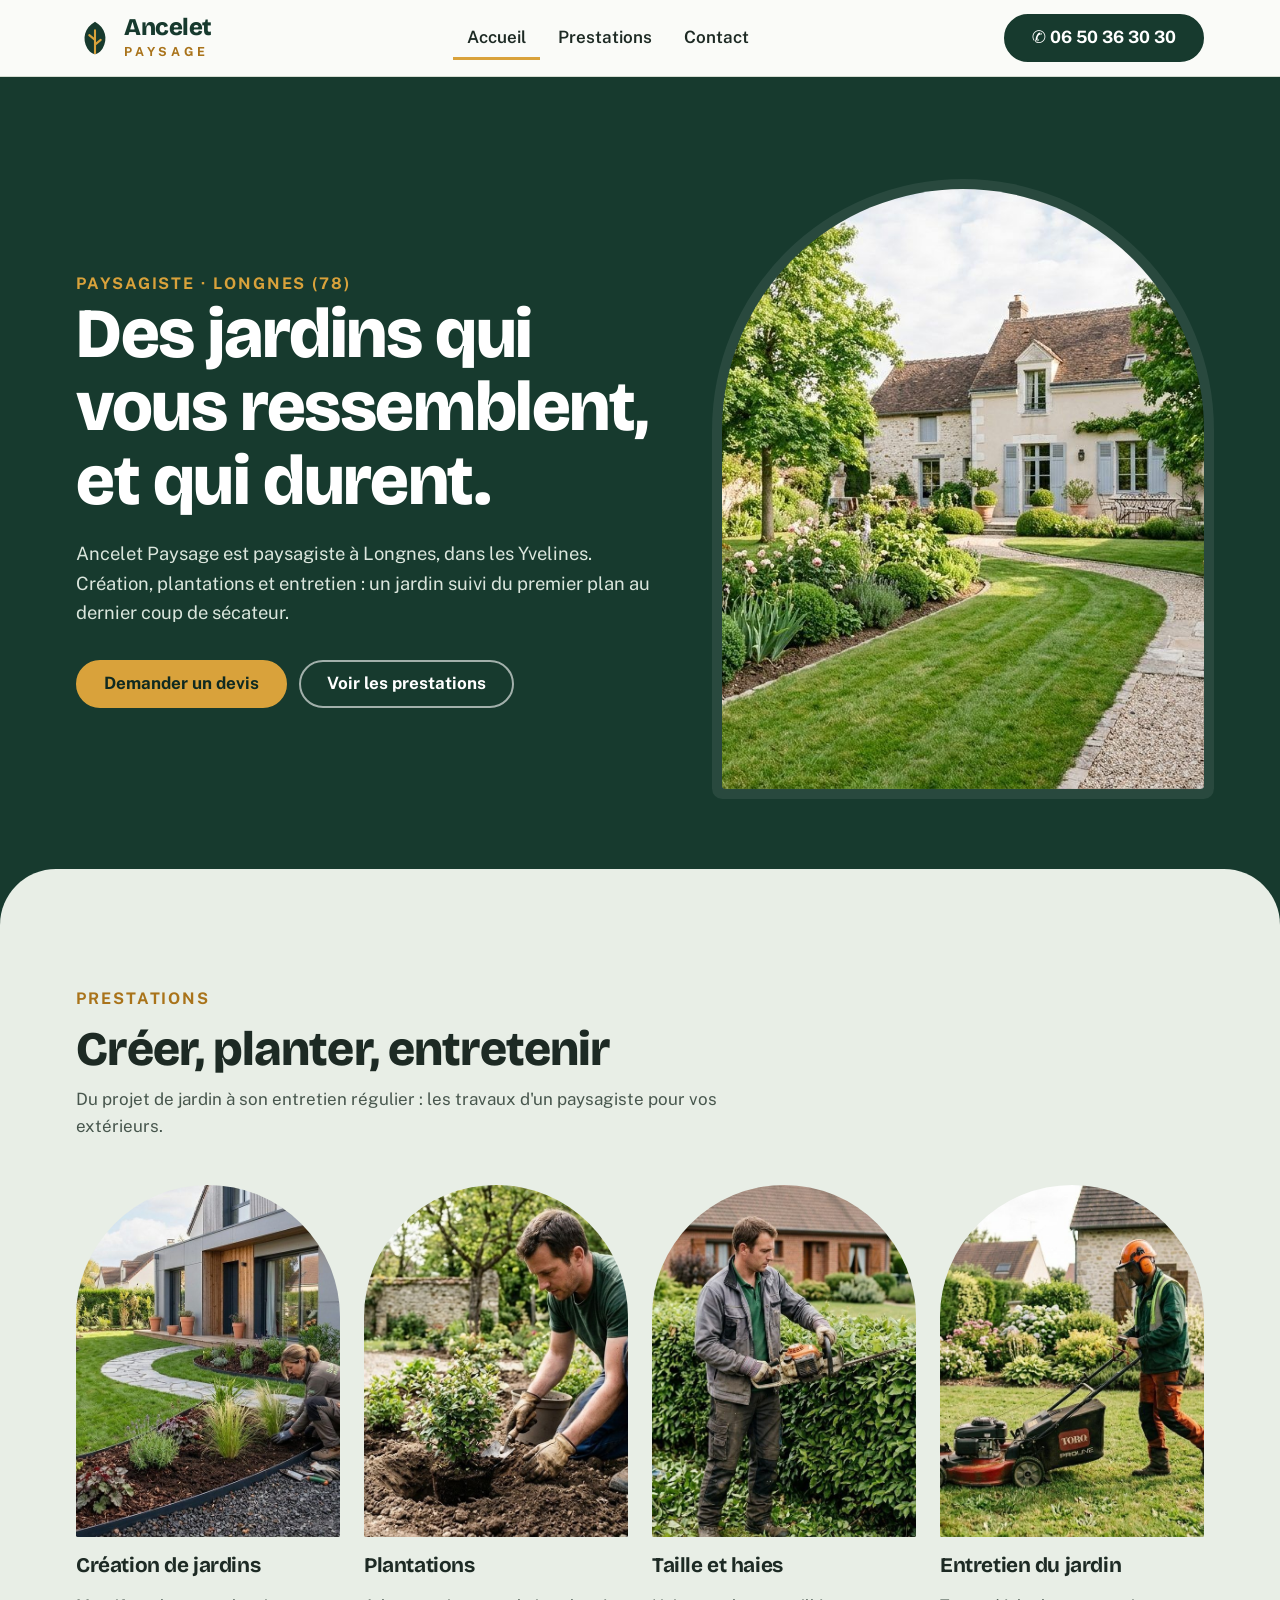
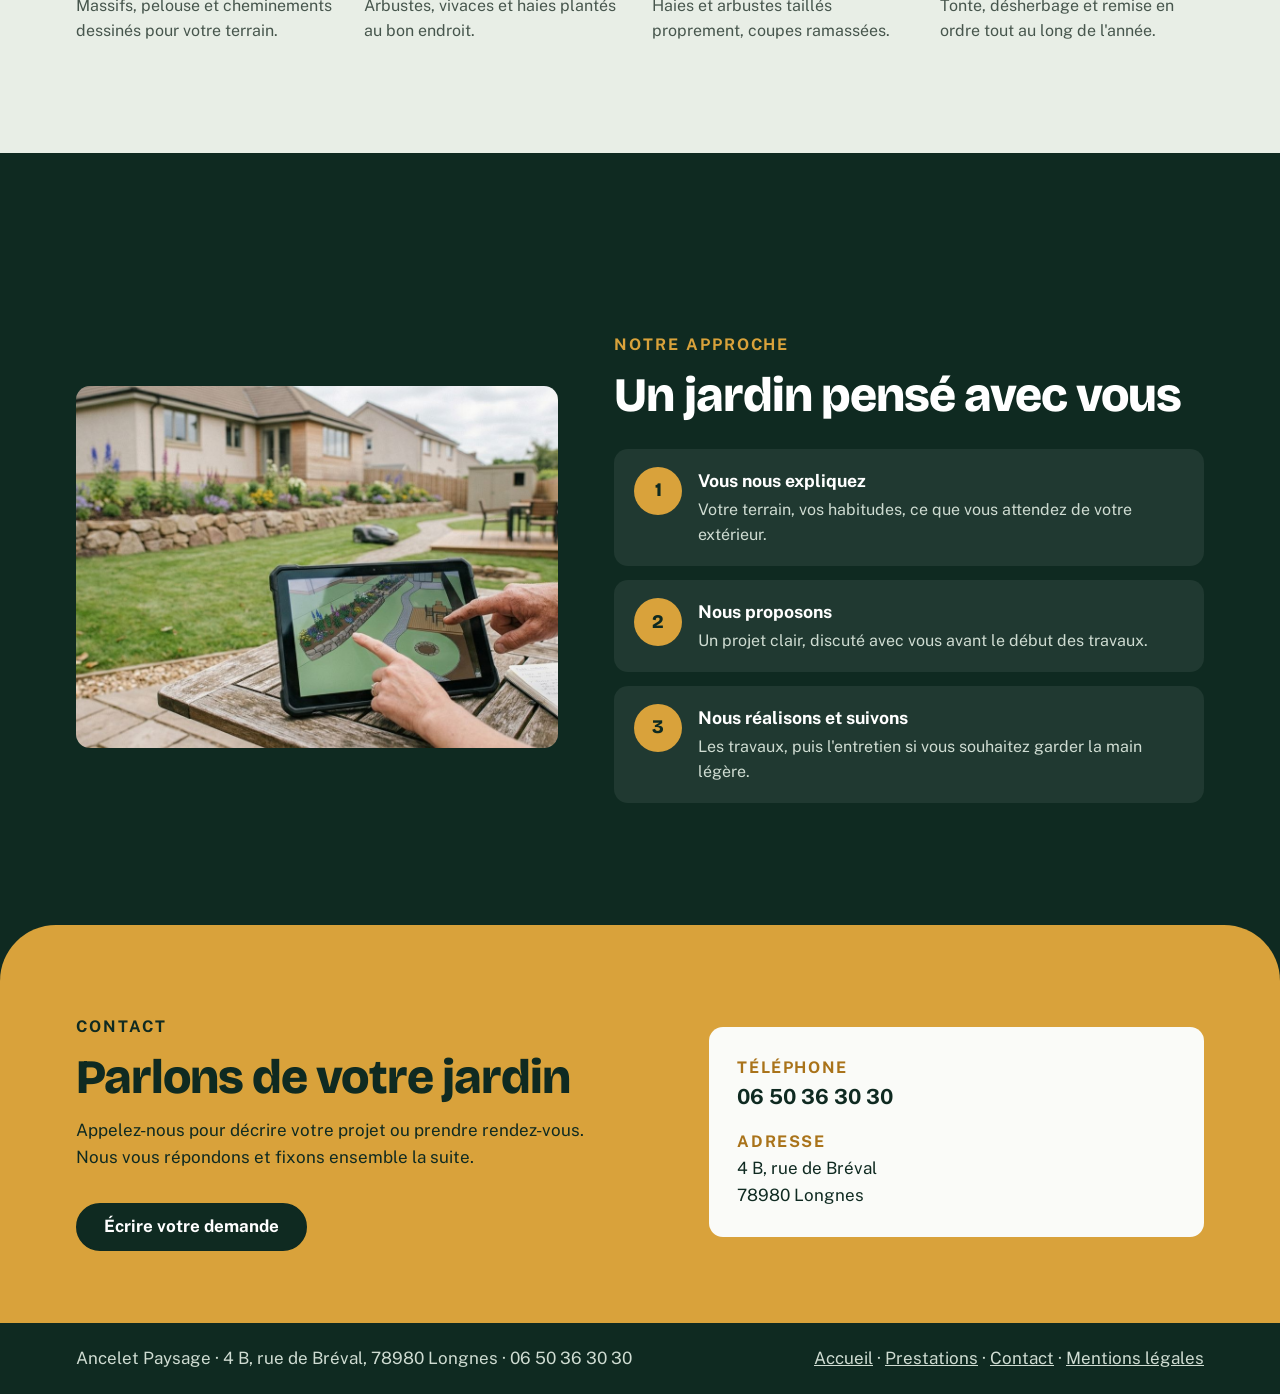
==== index.html @ 377be5ec "Site complet : accueil, prestations, contact, mentions légales Co-Authored-By: Claude Sonnet 5.5 <no" ====
<!doctype html>
<html lang="fr">
<head>
<meta charset="utf-8">
<meta name="viewport" content="width=device-width, initial-scale=1">
<title>Ancelet Paysage | Paysagiste à Longnes (78)</title>
<meta name="description" content="Ancelet Paysage, paysagiste à Longnes dans les Yvelines : création de jardins, plantations, taille de haies et entretien.">
<meta name="robots" content="noindex, nofollow">
<link rel="icon" href="images/favicon.png">
<link rel="stylesheet" href="https://fonts.googleapis.com/css2?family=Bricolage+Grotesque:opsz,wght@12..96,500;12..96,700;12..96,800&family=Public+Sans:wght@400;600;700&display=swap">
<link rel="stylesheet" href="style.css">
</head>
<body>
<header>
  <div class="w bar">
    <a class="logo" href="https://webaunet.github.io/ancelet-paysage/" aria-label="Ancelet Paysage, retour à l'accueil"><svg viewBox="0 0 40 40" aria-hidden="true"><path d="M20 3C9 9 6 21 12 31c3 5 8 6 8 6s5-1 8-6c6-10 3-22-8-28z" fill="#173a2e"/><path d="M20 12v24M20 22l-6-5M20 27l6-5" stroke="#d9a23b" stroke-width="2.2" fill="none" stroke-linecap="round"/></svg><span><b>Ancelet</b><small>PAYSAGE</small></span></a>
    <nav id="menu" aria-label="Navigation principale"><ul><li><a href="index.html" aria-current="page">Accueil</a></li><li><a href="prestations.html">Prestations</a></li><li><a href="contact.html">Contact</a></li></ul></nav>
    <a class="btn tel" href="tel:+33650363030" aria-label="Appeler le 06 50 36 30 30">&#9990;<span class="num">&nbsp;06 50 36 30 30</span></a>
    <button class="burger" id="burger" aria-label="Ouvrir le menu" aria-expanded="false" aria-controls="menu"><span></span></button>
  </div>
</header>
<main>
  <section class="hero"><div class="w">
    <div><span class="eyebrow">Paysagiste · Longnes (78)</span><h1>Des jardins qui vous ressemblent, et qui durent.</h1>
      <p>Ancelet Paysage est paysagiste à Longnes, dans les Yvelines. Création, plantations et entretien : un jardin suivi du premier plan au dernier coup de sécateur.</p>
      <div class="cta"><a class="btn" href="contact.html">Demander un devis</a><a class="btn ghost" href="prestations.html">Voir les prestations</a></div></div>
    <div class="arche"><img src="images/entretien.jpg" width="1408" height="768" alt="Jardin soigné avec pelouse tondue, massifs fleuris et allée gravillonnée devant une maison en pierre"></div>
  </div></section>
  <div class="arrondi" aria-hidden="true"></div>
  <section class="band menthe" style="padding-top:40px"><div class="w">
    <div class="head"><span class="eyebrow">Prestations</span><h2>Créer, planter, entretenir</h2><p>Du projet de jardin à son entretien régulier : les travaux d'un paysagiste pour vos extérieurs.</p></div>
    <div class="grid">
      <article class="carte"><div class="arche"><img loading="lazy" src="images/espace-vert.jpg" width="1408" height="768" alt="Création d'un massif et d'une pelouse aux courbes douces devant une maison moderne"></div><h3>Création de jardins</h3><p>Massifs, pelouse et cheminements dessinés pour votre terrain.</p></article>
      <article class="carte"><div class="arche"><img loading="lazy" src="images/plantation.jpg" width="1400" height="764" alt="Jardinier qui plante des vivaces dans un massif"></div><h3>Plantations</h3><p>Arbustes, vivaces et haies plantés au bon endroit.</p></article>
      <article class="carte"><div class="arche"><img loading="lazy" src="images/taille-arbustes.jpg" width="1408" height="768" alt="Jardinier qui taille une haie au taille-haie devant une maison"></div><h3>Taille et haies</h3><p>Haies et arbustes taillés proprement, coupes ramassées.</p></article>
      <article class="carte"><div class="arche"><img loading="lazy" src="images/entretien-general.jpg" width="1376" height="768" alt="Jardinier qui tond une pelouse devant une maison en pierre"></div><h3>Entretien du jardin</h3><p>Tonte, désherbage et remise en ordre tout au long de l'année.</p></article>
    </div></div></section>
  <section class="band sapin" id="approche"><div class="w approche">
    <div class="photo"><img loading="lazy" src="images/conception.jpg" width="1408" height="768" alt="Plan de jardin affiché sur une tablette, discuté autour d'une table de jardin"></div>
    <div><span class="eyebrow">Notre approche</span><h2 style="margin-top:12px">Un jardin pensé avec vous</h2>
      <ol class="points">
        <li><span class="num">1</span><div><strong>Vous nous expliquez</strong><p>Votre terrain, vos habitudes, ce que vous attendez de votre extérieur.</p></div></li>
        <li><span class="num">2</span><div><strong>Nous proposons</strong><p>Un projet clair, discuté avec vous avant le début des travaux.</p></div></li>
        <li><span class="num">3</span><div><strong>Nous réalisons et suivons</strong><p>Les travaux, puis l'entretien si vous souhaitez garder la main légère.</p></div></li>
      </ol></div></div></section>
  <section class="contact"><div class="w box">
    <div><span class="eyebrow">Contact</span><h2 style="margin-top:12px">Parlons de votre jardin</h2><p>Appelez-nous pour décrire votre projet ou prendre rendez-vous. Nous vous répondons et fixons ensemble la suite.</p>
      <div class="cta"><a class="btn" href="contact.html">Écrire votre demande</a></div></div>
    <address class="coord">
        <div><small>Téléphone</small><a href="tel:+33650363030">06 50 36 30 30</a></div>
        <div><small>Adresse</small>4 B, rue de Bréval<br>78980 Longnes</div>
      </address></div></section>
</main>
<footer>
  <div class="w">
    <span>Ancelet Paysage · 4 B, rue de Bréval, 78980 Longnes · 06 50 36 30 30</span>
    <span><a href="index.html">Accueil</a> · <a href="prestations.html">Prestations</a> · <a href="contact.html">Contact</a> · <a href="mentions-legales.html">Mentions légales</a></span>
  </div>
</footer>
<script src="script.js"></script>
</body>
</html>
---- style.css ----
/* Concept : fenêtres en arche (portail de jardin) sur fond sapin, accent ocre, sections franches alternées */
:root{
  --sapin:#173a2e; --sapin-2:#0f2a21; --ocre:#d9a23b; --ocre-fonce:#a9731a; --menthe:#e8eee6; --craie:#fafbf8; --texte:#1d2a24; --doux:#47564d;
  --f-titre:'Bricolage Grotesque','Arial Narrow',system-ui,sans-serif; --f-texte:'Public Sans',system-ui,-apple-system,'Segoe UI',sans-serif;
  color-scheme:light;
}
*{box-sizing:border-box}
html{scroll-behavior:smooth;scroll-padding-top:84px}
body{margin:0;background:var(--craie);color:var(--texte);font-family:var(--f-texte);font-size:17px;line-height:1.6}
img{display:block;max-width:100%;height:auto}
a{color:inherit}
.w{width:100%;max-width:1160px;margin:0 auto;padding-left:max(16px,env(safe-area-inset-left,0px));padding-right:max(16px,env(safe-area-inset-right,0px))}
h1,h2,h3{font-family:var(--f-titre);font-weight:800;line-height:1.05;margin:0;text-wrap:balance;letter-spacing:-.02em}
h1{font-size:clamp(2.4rem,6vw,4.4rem)} h2{font-size:clamp(1.9rem,4vw,3rem)} h3{font-size:1.3rem;font-weight:700}
.eyebrow{font-size:1rem;font-weight:700;letter-spacing:.12em;text-transform:uppercase;color:var(--ocre-fonce)}
.btn{display:inline-flex;align-items:center;justify-content:center;min-height:48px;padding:0 26px;border-radius:999px;font:inherit;font-weight:700;text-decoration:none;border:2px solid var(--ocre);background:var(--ocre);color:var(--sapin-2);cursor:pointer}
.btn:hover{background:#ecb956;border-color:#ecb956}
.btn:focus-visible,a:focus-visible,button:focus-visible{outline:3px solid #fff;outline-offset:3px;box-shadow:0 0 0 6px var(--sapin-2)}
.btn.ghost{background:transparent;color:#fff;border-color:rgba(255,255,255,.6)}
.btn.ghost:hover{background:#fff;color:var(--sapin-2);border-color:#fff}
/* header */
header{position:sticky;top:env(safe-area-inset-top,0px);z-index:20;background:var(--craie);border-bottom:1px solid #d5ddd2}
body::before{content:"";position:fixed;inset:0 0 auto;height:env(safe-area-inset-top,0px);background:var(--craie);z-index:30}
.bar{display:flex;align-items:center;justify-content:space-between;gap:16px;min-height:76px;position:relative}
.logo{display:flex;align-items:center;gap:10px;text-decoration:none;color:var(--sapin)}
.logo svg{width:38px;height:38px;flex:none}
.logo b{display:block;font-family:var(--f-titre);font-weight:800;font-size:1.5rem;line-height:1;letter-spacing:-.02em}
.logo small{display:block;font-size:.78rem;font-weight:700;letter-spacing:.32em;color:var(--ocre-fonce);margin-top:3px}
nav ul{display:flex;gap:4px;list-style:none;margin:0;padding:0}
nav a{display:flex;align-items:center;min-height:44px;padding:0 14px;text-decoration:none;font-weight:600}
nav a:hover{color:var(--ocre-fonce)} nav a[aria-current="page"]{box-shadow:inset 0 -3px 0 var(--ocre)}
.btn.tel{background:var(--sapin);border-color:var(--sapin);color:#fff;white-space:nowrap}
.btn.tel:hover{background:var(--sapin-2);border-color:var(--sapin-2)}
.burger{display:none;width:48px;height:48px;border:2px solid var(--sapin);background:var(--craie);border-radius:12px;cursor:pointer;padding:0}
.burger span,.burger span::before,.burger span::after{display:block;width:22px;height:3px;background:var(--sapin);margin:0 auto;position:relative;content:"";border-radius:2px}
.burger span::before{position:absolute;top:-7px;left:0}.burger span::after{position:absolute;top:7px;left:0}
@media(max-width:980px){
  .burger{display:block}
  nav{position:absolute;left:0;right:0;top:100%;background:var(--craie);border-bottom:1px solid #d5ddd2;display:none}
  nav.open{display:block}
  nav ul{flex-direction:column;padding:8px max(16px,env(safe-area-inset-left,0px)) 16px}
  nav a{min-height:48px}
}
@media(max-width:560px){.tel .num{display:none}.btn.tel{padding:0 16px}}
/* hero */
.hero{background:var(--sapin);color:#fff;padding-block:72px 96px;overflow:hidden}
.hero .w{display:grid;grid-template-columns:1.1fr .9fr;gap:56px;align-items:center;min-height:min(78vh,680px)}
.hero p{font-size:1.15rem;max-width:32em;margin:20px 0 0;color:#dbe6dd}
.hero .eyebrow{color:var(--ocre)}
.cta{display:flex;flex-wrap:wrap;gap:12px;margin-top:32px}
.arche{border-radius:999px 999px 14px 14px;overflow:hidden;aspect-ratio:4/5;max-height:600px;width:100%;box-shadow:0 0 0 10px rgba(255,255,255,.08)}
.arche img{width:100%;height:100%;object-fit:cover;object-position:58% 50%}
/* courbes */
.arrondi{height:56px;background:var(--menthe);border-radius:56px 56px 0 0;margin-top:-56px;position:relative}
/* sections */
.band{padding-block:88px;display:flex;align-items:center;min-height:min(92vh,860px)}
.band>.w{width:100%}
.menthe{background:var(--menthe)}
.head{display:grid;gap:12px;max-width:40em;margin-bottom:44px}
.head p{margin:0;color:var(--doux)}
.grid{display:grid;grid-template-columns:repeat(auto-fit,minmax(240px,1fr));gap:24px}
.carte{display:flex;flex-direction:column;gap:16px;min-width:0}
.carte .arche{aspect-ratio:3/4;box-shadow:none;max-height:none}
.carte h3{margin-top:2px}
.carte p{margin:0;color:var(--doux);font-size:1rem}
/* approche */
.sapin{background:var(--sapin-2);color:#fff}
.approche{display:grid;grid-template-columns:.9fr 1.1fr;gap:56px;align-items:center}
.approche .photo{border-radius:14px;overflow:hidden;aspect-ratio:4/3}
.approche .photo img{width:100%;height:100%;object-fit:cover}
.approche .eyebrow{color:var(--ocre)}
.points{display:grid;gap:14px;margin:28px 0 0;padding:0;list-style:none}
.points li{display:grid;grid-template-columns:48px 1fr;gap:16px;align-items:start;background:rgba(255,255,255,.07);padding:18px 20px;border-radius:14px}
.points .num{display:grid;place-items:center;width:48px;height:48px;border-radius:50%;background:var(--ocre);color:var(--sapin-2);font-family:var(--f-titre);font-weight:800;font-size:1.2rem}
.points strong{display:block;font-size:1.1rem}
.points p{margin:2px 0 0;color:#cfdcd2;font-size:1rem}
/* contact */
.contact{background:var(--ocre);color:var(--sapin-2);border-radius:56px 56px 0 0;margin-top:-56px;position:relative;z-index:2;padding-block:88px 72px}
.contact .box{display:grid;grid-template-columns:1.2fr 1fr;gap:40px;align-items:center}
.contact .eyebrow{color:var(--sapin-2)}
.contact p{margin:14px 0 0;max-width:30em}
.contact .btn{background:var(--sapin-2);border-color:var(--sapin-2);color:#fff}
.contact .btn:hover{background:#000;border-color:#000}
.coord{background:var(--craie);padding:28px;border-radius:14px;display:grid;gap:16px;font-style:normal}
.coord small{display:block;font-size:1rem;font-weight:700;letter-spacing:.1em;text-transform:uppercase;color:var(--ocre-fonce)}
.coord a{font-weight:700;font-size:1.3rem;text-decoration:none}
.coord a:hover{text-decoration:underline}
footer{background:var(--sapin-2);color:#cfdcd2}
footer .w{display:flex;flex-wrap:wrap;gap:8px 28px;align-items:center;justify-content:space-between;padding-block:22px}
@media(max-width:860px){
  .hero{padding-block:48px 80px}
  .hero .w,.approche,.contact .box{grid-template-columns:1fr;gap:36px;min-height:0}
  .arche{max-width:420px;aspect-ratio:4/4.6}
  .band{min-height:0;padding-block:64px}
}
@media(prefers-reduced-motion:reduce){html{scroll-behavior:auto}}

/* pages internes */
.ph{background:var(--sapin);color:#fff;padding-block:64px 88px;border-radius:0 0 56px 56px;position:relative;z-index:2}
.ph .w{display:grid;grid-template-columns:1.05fr 1fr;gap:48px;align-items:center}
.ph p{color:#dbe6dd;margin:16px 0 0;max-width:32em}
.ph .eyebrow{color:var(--ocre)}
.mosaic{display:grid;grid-template-columns:1.2fr 1fr;grid-template-rows:1fr 1fr;gap:12px;aspect-ratio:4/3.2}
.mosaic img{width:100%;height:100%;object-fit:cover}
.mosaic img:first-child{grid-row:span 2;border-radius:999px 999px 14px 14px}
.mosaic img:nth-child(2){border-radius:14px 14px 14px 80px}
.mosaic img:nth-child(3){border-radius:80px 14px 14px 14px}
.bigtel{display:block;font-family:var(--f-titre);font-weight:800;font-size:clamp(1.9rem,5vw,3rem);text-decoration:none;margin-top:20px;overflow-wrap:anywhere;color:var(--ocre)}
.bigtel:hover{color:#fff}
.detail{display:grid;grid-template-columns:1fr 1fr;gap:56px;align-items:center}
.detail.rev>:first-child{order:2}
.detail .photo{border-radius:14px 14px 14px 140px;overflow:hidden;aspect-ratio:4/3}
.detail.rev .photo{border-radius:14px 14px 140px 14px}
.detail .photo img{width:100%;height:100%;object-fit:cover}
.liste{margin:22px 0 0;padding:0;list-style:none;display:grid;gap:14px}
.liste li{padding-left:30px;position:relative;color:var(--doux)}
.liste li::before{content:"";position:absolute;left:0;top:.45em;width:14px;height:14px;border-radius:50% 50% 50% 0;background:var(--ocre);transform:rotate(-45deg)}
.liste strong{color:var(--texte)}
.sapin .liste li{color:#cfdcd2}.sapin .liste strong{color:#fff}
.band.court{min-height:0}
.fcard{background:#fff;border-radius:18px;padding:36px;box-shadow:0 18px 40px -22px rgba(15,42,33,.5);border-top:6px solid var(--ocre);display:grid;gap:22px}
.fintro{margin:0;color:var(--doux)}
.row{display:grid;grid-template-columns:1fr 1fr;gap:20px;align-items:start}
.fcard label{font-weight:700;display:grid;gap:8px;align-content:start}
.fcard input,.fcard select,.fcard textarea{font:inherit;font-weight:400;padding:12px 14px;border:2px solid #cfd8cc;border-radius:12px;background:var(--craie);color:var(--texte);min-height:52px;width:100%;transition:border-color .15s,box-shadow .15s,background .15s}
.fcard textarea{min-height:140px;resize:vertical}
.fcard input:hover,.fcard select:hover,.fcard textarea:hover{border-color:var(--ocre)}
.fcard input:focus-visible,.fcard select:focus-visible,.fcard textarea:focus-visible{outline:none;border-color:var(--sapin);background:#fff;box-shadow:0 0 0 4px rgba(217,162,59,.4)}
.fcard select{appearance:none;padding-right:44px;background-image:url("data:image/svg+xml,%3Csvg xmlns='http://www.w3.org/2000/svg' width='14' height='9' viewBox='0 0 14 9'%3E%3Cpath d='M1 1l6 6 6-6' fill='none' stroke='%23173a2e' stroke-width='2'/%3E%3C/svg%3E");background-repeat:no-repeat;background-position:right 16px center}
.err{color:#9b1c1c;font-weight:600}.err:empty{display:none}
.fcard [aria-invalid="true"]{border-color:#9b1c1c;background:#fdf3f3}
.btn.big{min-height:56px;font-size:1.05rem;width:100%}
.btn.sapinbtn{background:var(--sapin);border-color:var(--sapin);color:#fff}.btn.sapinbtn:hover{background:var(--sapin-2)}
.recap{background:var(--sapin-2);color:#fff;border-radius:18px;padding:28px;display:grid;gap:16px}
.recap pre{margin:0;white-space:pre-wrap;font:inherit;background:rgba(255,255,255,.08);padding:16px;border-radius:12px;overflow-wrap:anywhere}
.actions{display:flex;flex-wrap:wrap;gap:10px}
.ok{color:var(--ocre);font-weight:700;min-height:1.5em}
.formgrid{display:grid;grid-template-columns:1.1fr 1fr;gap:48px;align-items:start}
.legal{max-width:760px}
.legal h2{font-size:1.5rem;margin:40px 0 12px}
.legal p{color:var(--doux)}
.legal .manque{background:var(--menthe);padding:14px 18px;border-radius:12px;color:var(--texte)}
[hidden]{display:none!important}
.menthe .coord{background:var(--sapin-2);color:#fff}.menthe .coord small{color:var(--ocre)}
@media(max-width:860px){.ph .w,.detail,.formgrid{grid-template-columns:1fr;gap:32px}.detail.rev>:first-child{order:0}}
@media(max-width:560px){.row{grid-template-columns:1fr}.fcard{padding:24px 20px}}
.ph+.band{margin-top:-56px;padding-top:144px}
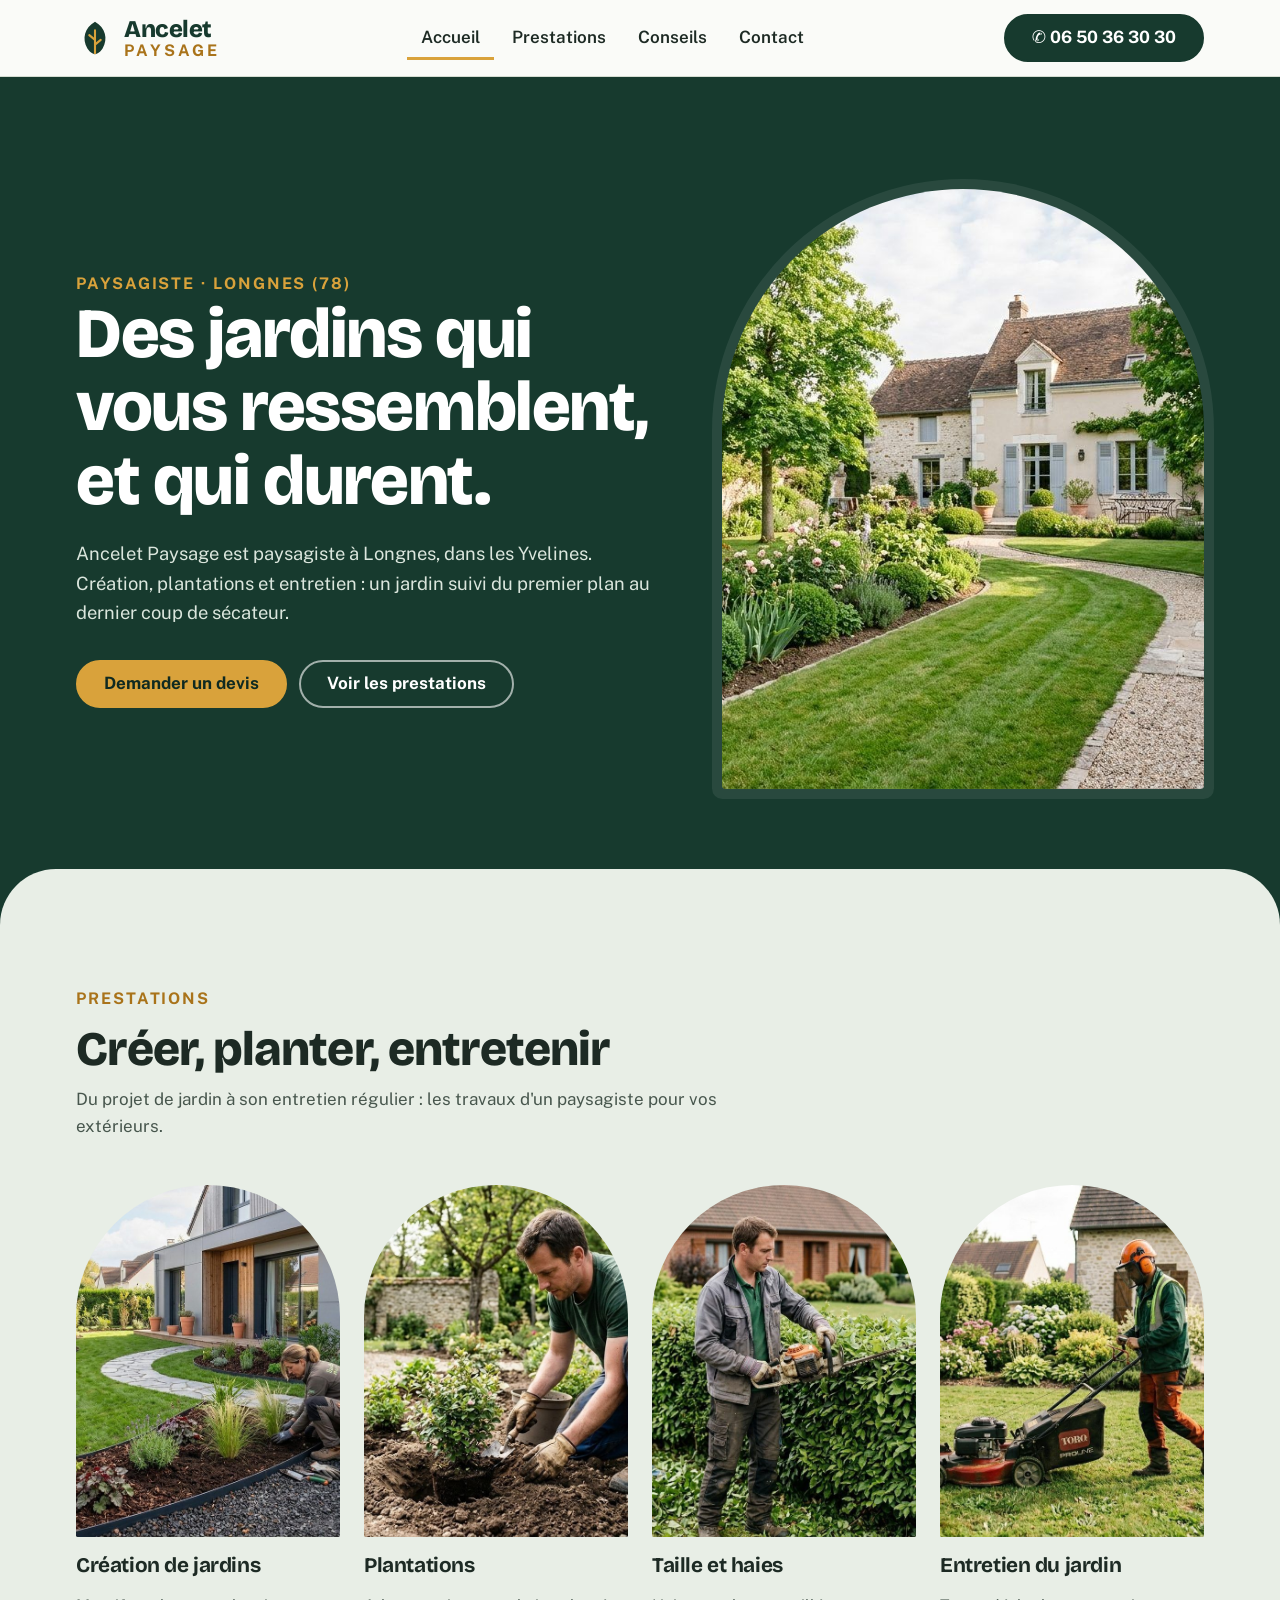
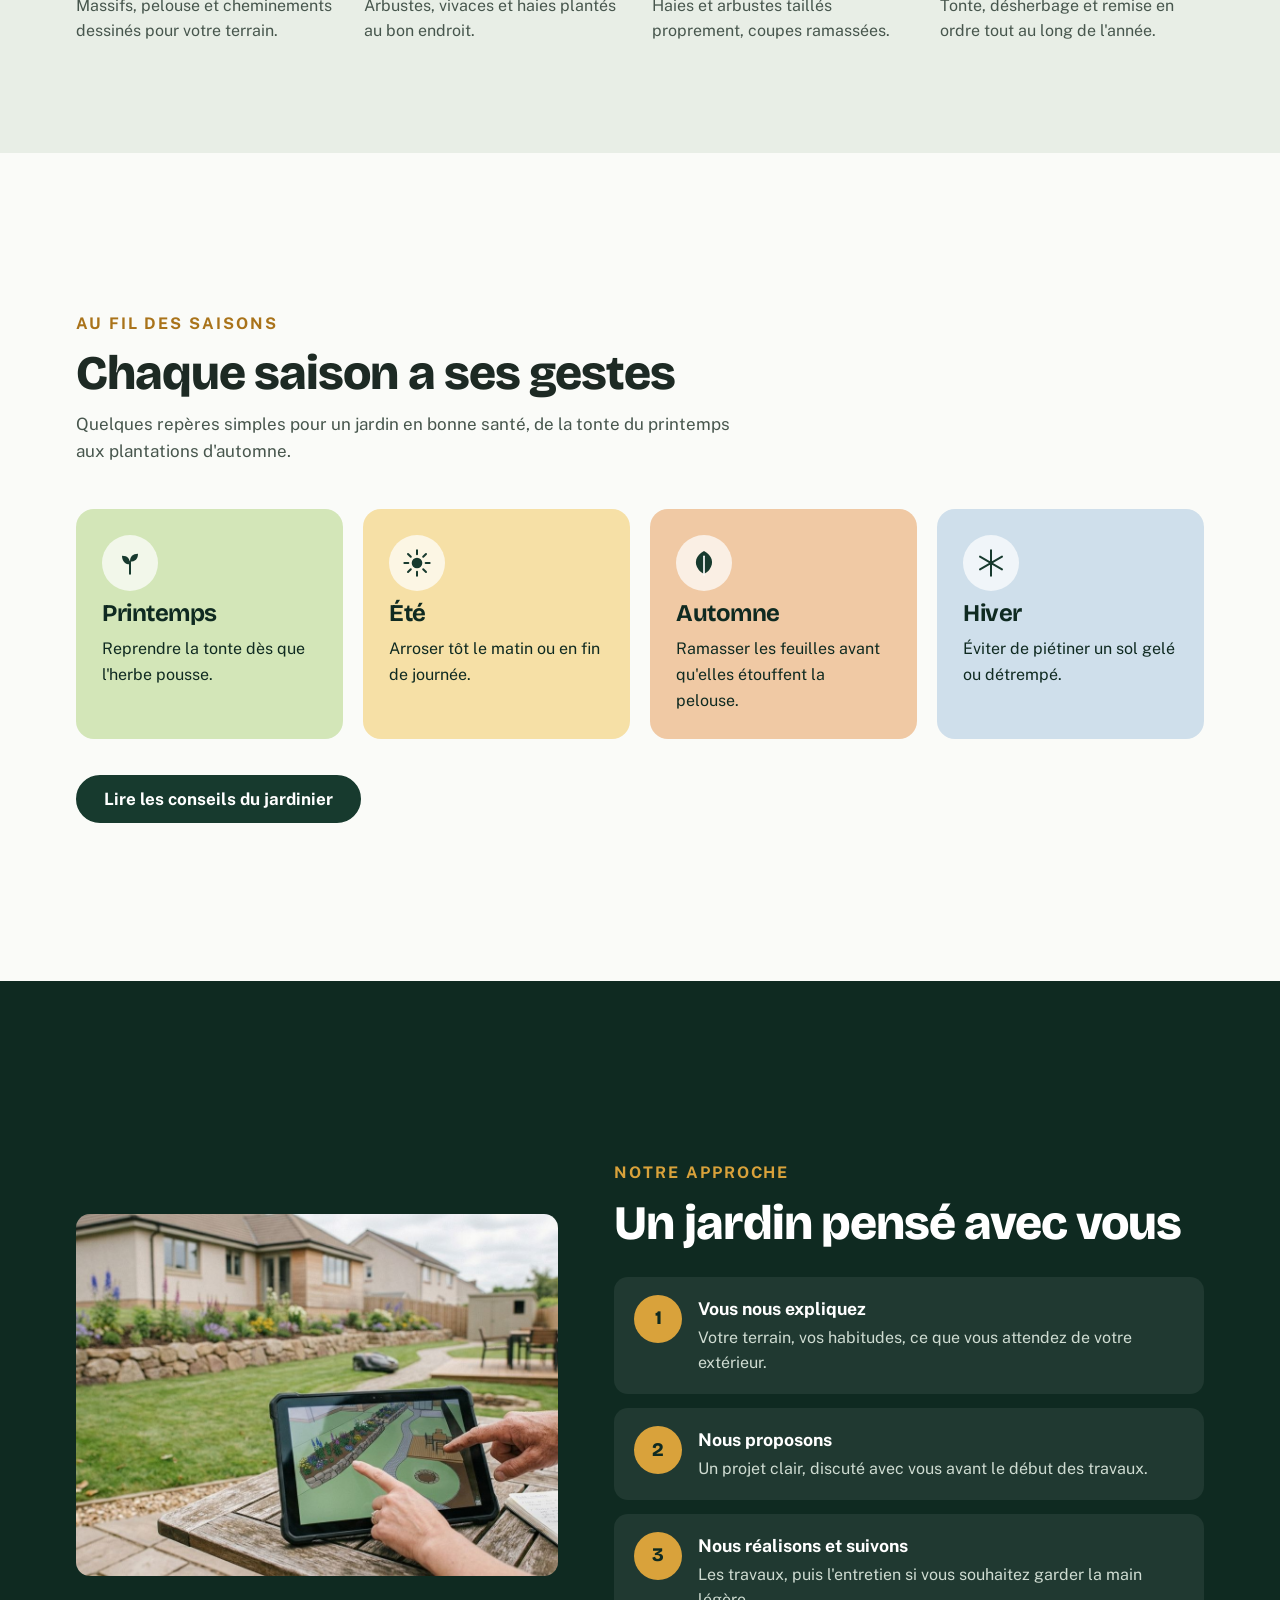
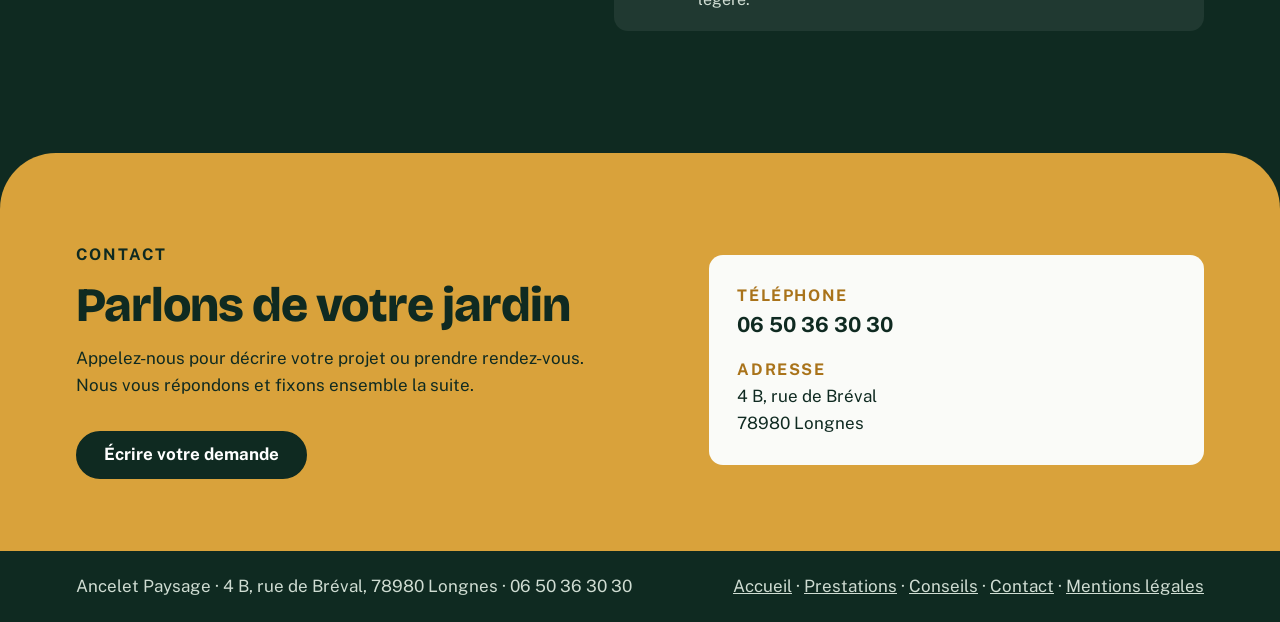
==== commit 3ac0b1f0: "Page Conseils du jardinier, bande saisons et animations légères Co-Authored-By: Claude Sonnet 5.5 <n" ====
--- a/index.html
+++ b/index.html
@@ -14,7 +14,7 @@
 <header>
   <div class="w bar">
     <a class="logo" href="https://webaunet.github.io/ancelet-paysage/" aria-label="Ancelet Paysage, retour à l'accueil"><svg viewBox="0 0 40 40" aria-hidden="true"><path d="M20 3C9 9 6 21 12 31c3 5 8 6 8 6s5-1 8-6c6-10 3-22-8-28z" fill="#173a2e"/><path d="M20 12v24M20 22l-6-5M20 27l6-5" stroke="#d9a23b" stroke-width="2.2" fill="none" stroke-linecap="round"/></svg><span><b>Ancelet</b><small>PAYSAGE</small></span></a>
-    <nav id="menu" aria-label="Navigation principale"><ul><li><a href="index.html" aria-current="page">Accueil</a></li><li><a href="prestations.html">Prestations</a></li><li><a href="contact.html">Contact</a></li></ul></nav>
+    <nav id="menu" aria-label="Navigation principale"><ul><li><a href="index.html" aria-current="page">Accueil</a></li><li><a href="prestations.html">Prestations</a></li><li><a href="conseils.html">Conseils</a></li><li><a href="contact.html">Contact</a></li></ul></nav>
     <a class="btn tel" href="tel:+33650363030" aria-label="Appeler le 06 50 36 30 30">&#9990;<span class="num">&nbsp;06 50 36 30 30</span></a>
     <button class="burger" id="burger" aria-label="Ouvrir le menu" aria-expanded="false" aria-controls="menu"><span></span></button>
   </div>
@@ -35,6 +35,11 @@
       <article class="carte"><div class="arche"><img loading="lazy" src="images/taille-arbustes.jpg" width="1408" height="768" alt="Jardinier qui taille une haie au taille-haie devant une maison"></div><h3>Taille et haies</h3><p>Haies et arbustes taillés proprement, coupes ramassées.</p></article>
       <article class="carte"><div class="arche"><img loading="lazy" src="images/entretien-general.jpg" width="1376" height="768" alt="Jardinier qui tond une pelouse devant une maison en pierre"></div><h3>Entretien du jardin</h3><p>Tonte, désherbage et remise en ordre tout au long de l'année.</p></article>
     </div></div></section>
+  <section class="band craie" id="saisons"><div class="w">
+    <div class="head"><span class="eyebrow">Au fil des saisons</span><h2>Chaque saison a ses gestes</h2><p>Quelques repères simples pour un jardin en bonne santé, de la tonte du printemps aux plantations d'automne.</p></div>
+    <div class="saisons"><div class="saison s-pr rv"><span class="pastille"><svg viewBox="0 0 48 48" aria-hidden="true"><path d="M24 40V22" stroke="currentColor" stroke-width="3" stroke-linecap="round"/><path d="M24 26c-9 0-12-7-12-13 9 0 12 5 12 13zM24 22c0-8 4-12 12-12 0 8-4 12-12 12z" fill="currentColor"/></svg></span><h3>Printemps</h3><p>Reprendre la tonte dès que l'herbe pousse.</p></div><div class="saison s-et rv"><span class="pastille"><svg viewBox="0 0 48 48" aria-hidden="true"><circle cx="24" cy="24" r="8" fill="currentColor"/><path d="M24 5v6M24 37v6M5 24h6M37 24h6M10.5 10.5l4.2 4.2M33.3 33.3l4.2 4.2M10.5 37.5l4.2-4.2M33.3 14.7l4.2-4.2" stroke="currentColor" stroke-width="3" stroke-linecap="round"/></svg></span><h3>Été</h3><p>Arroser tôt le matin ou en fin de journée.</p></div><div class="saison s-au rv"><span class="pastille"><svg viewBox="0 0 48 48" aria-hidden="true"><path d="M24 6C12 12 8 24 16 34c3 4 8 6 8 6s5-2 8-6c8-10 4-22-8-28z" fill="currentColor"/><path d="M24 14v28" stroke="#fff" stroke-width="2.5" stroke-linecap="round"/></svg></span><h3>Automne</h3><p>Ramasser les feuilles avant qu'elles étouffent la pelouse.</p></div><div class="saison s-hi rv"><span class="pastille"><svg viewBox="0 0 48 48" aria-hidden="true"><path d="M24 5v38M7.5 14.5l33 19M40.5 14.5l-33 19" stroke="currentColor" stroke-width="3" stroke-linecap="round"/><circle cx="24" cy="24" r="3.5" fill="currentColor"/></svg></span><h3>Hiver</h3><p>Éviter de piétiner un sol gelé ou détrempé.</p></div></div>
+    <div class="cta" style="margin-top:36px"><a class="btn sapinbtn" href="conseils.html">Lire les conseils du jardinier</a></div>
+  </div></section>
   <section class="band sapin" id="approche"><div class="w approche">
     <div class="photo"><img loading="lazy" src="images/conception.jpg" width="1408" height="768" alt="Plan de jardin affiché sur une tablette, discuté autour d'une table de jardin"></div>
     <div><span class="eyebrow">Notre approche</span><h2 style="margin-top:12px">Un jardin pensé avec vous</h2>
@@ -54,7 +59,7 @@
 <footer>
   <div class="w">
     <span>Ancelet Paysage · 4 B, rue de Bréval, 78980 Longnes · 06 50 36 30 30</span>
-    <span><a href="index.html">Accueil</a> · <a href="prestations.html">Prestations</a> · <a href="contact.html">Contact</a> · <a href="mentions-legales.html">Mentions légales</a></span>
+    <span><a href="index.html">Accueil</a> · <a href="prestations.html">Prestations</a> · <a href="conseils.html">Conseils</a> · <a href="contact.html">Contact</a> · <a href="mentions-legales.html">Mentions légales</a></span>
   </div>
 </footer>
 <script src="script.js"></script>
--- a/style.css
+++ b/style.css
@@ -25,7 +25,7 @@
 .logo{display:flex;align-items:center;gap:10px;text-decoration:none;color:var(--sapin)}
 .logo svg{width:38px;height:38px;flex:none}
 .logo b{display:block;font-family:var(--f-titre);font-weight:800;font-size:1.5rem;line-height:1;letter-spacing:-.02em}
-.logo small{display:block;font-size:.78rem;font-weight:700;letter-spacing:.32em;color:var(--ocre-fonce);margin-top:3px}
+.logo small{display:block;font-size:1rem;font-weight:700;letter-spacing:.2em;color:var(--ocre-fonce);margin-top:2px;line-height:1}
 nav ul{display:flex;gap:4px;list-style:none;margin:0;padding:0}
 nav a{display:flex;align-items:center;min-height:44px;padding:0 14px;text-decoration:none;font-weight:600}
 nav a:hover{color:var(--ocre-fonce)} nav a[aria-current="page"]{box-shadow:inset 0 -3px 0 var(--ocre)}
@@ -145,3 +145,27 @@
 @media(max-width:860px){.ph .w,.detail,.formgrid{grid-template-columns:1fr;gap:32px}.detail.rev>:first-child{order:0}}
 @media(max-width:560px){.row{grid-template-columns:1fr}.fcard{padding:24px 20px}}
 .ph+.band{margin-top:-56px;padding-top:144px}
+
+/* finitions */
+.craie{background:var(--craie)}
+.saisons{display:grid;grid-template-columns:repeat(auto-fit,minmax(230px,1fr));gap:20px}
+.saison{border-radius:18px;padding:26px;display:grid;gap:10px;align-content:start;color:var(--sapin-2);transition:transform .25s,box-shadow .25s}
+.saison:hover{transform:translateY(-4px);box-shadow:0 18px 30px -20px rgba(15,42,33,.55)}
+.saison h3{font-size:1.5rem}
+.saison p{margin:0;font-size:1rem}
+.saison .liste li{color:var(--sapin-2)}
+.saison .liste li::before{background:var(--sapin)}
+.saisons.grand{grid-template-columns:repeat(auto-fit,minmax(260px,1fr))}
+.s-pr{background:#d3e6b8}.s-et{background:#f6e0a6}.s-au{background:#f0c9a4}.s-hi{background:#cfdfeb}
+.pastille{display:grid;place-items:center;width:56px;height:56px;border-radius:50%;background:rgba(255,255,255,.7);color:var(--sapin)}
+.pastille svg{width:32px;height:32px}
+.carte .arche{transition:transform .3s}
+.carte .arche img{transition:transform .5s}
+.carte:hover .arche img{transform:scale(1.06)}
+.btn{transition:background .2s,transform .2s}
+.btn:hover{transform:translateY(-2px)}
+.rv{opacity:1;transform:none}
+.js .rv{transform:translateY(18px);transition:transform .6s ease,box-shadow .25s}
+.js .rv.vu{transform:none}
+.arche::after{content:none}
+@media(prefers-reduced-motion:reduce){.js .rv{transform:none;transition:none}.btn:hover,.saison:hover{transform:none}.carte:hover .arche img{transform:none}}
